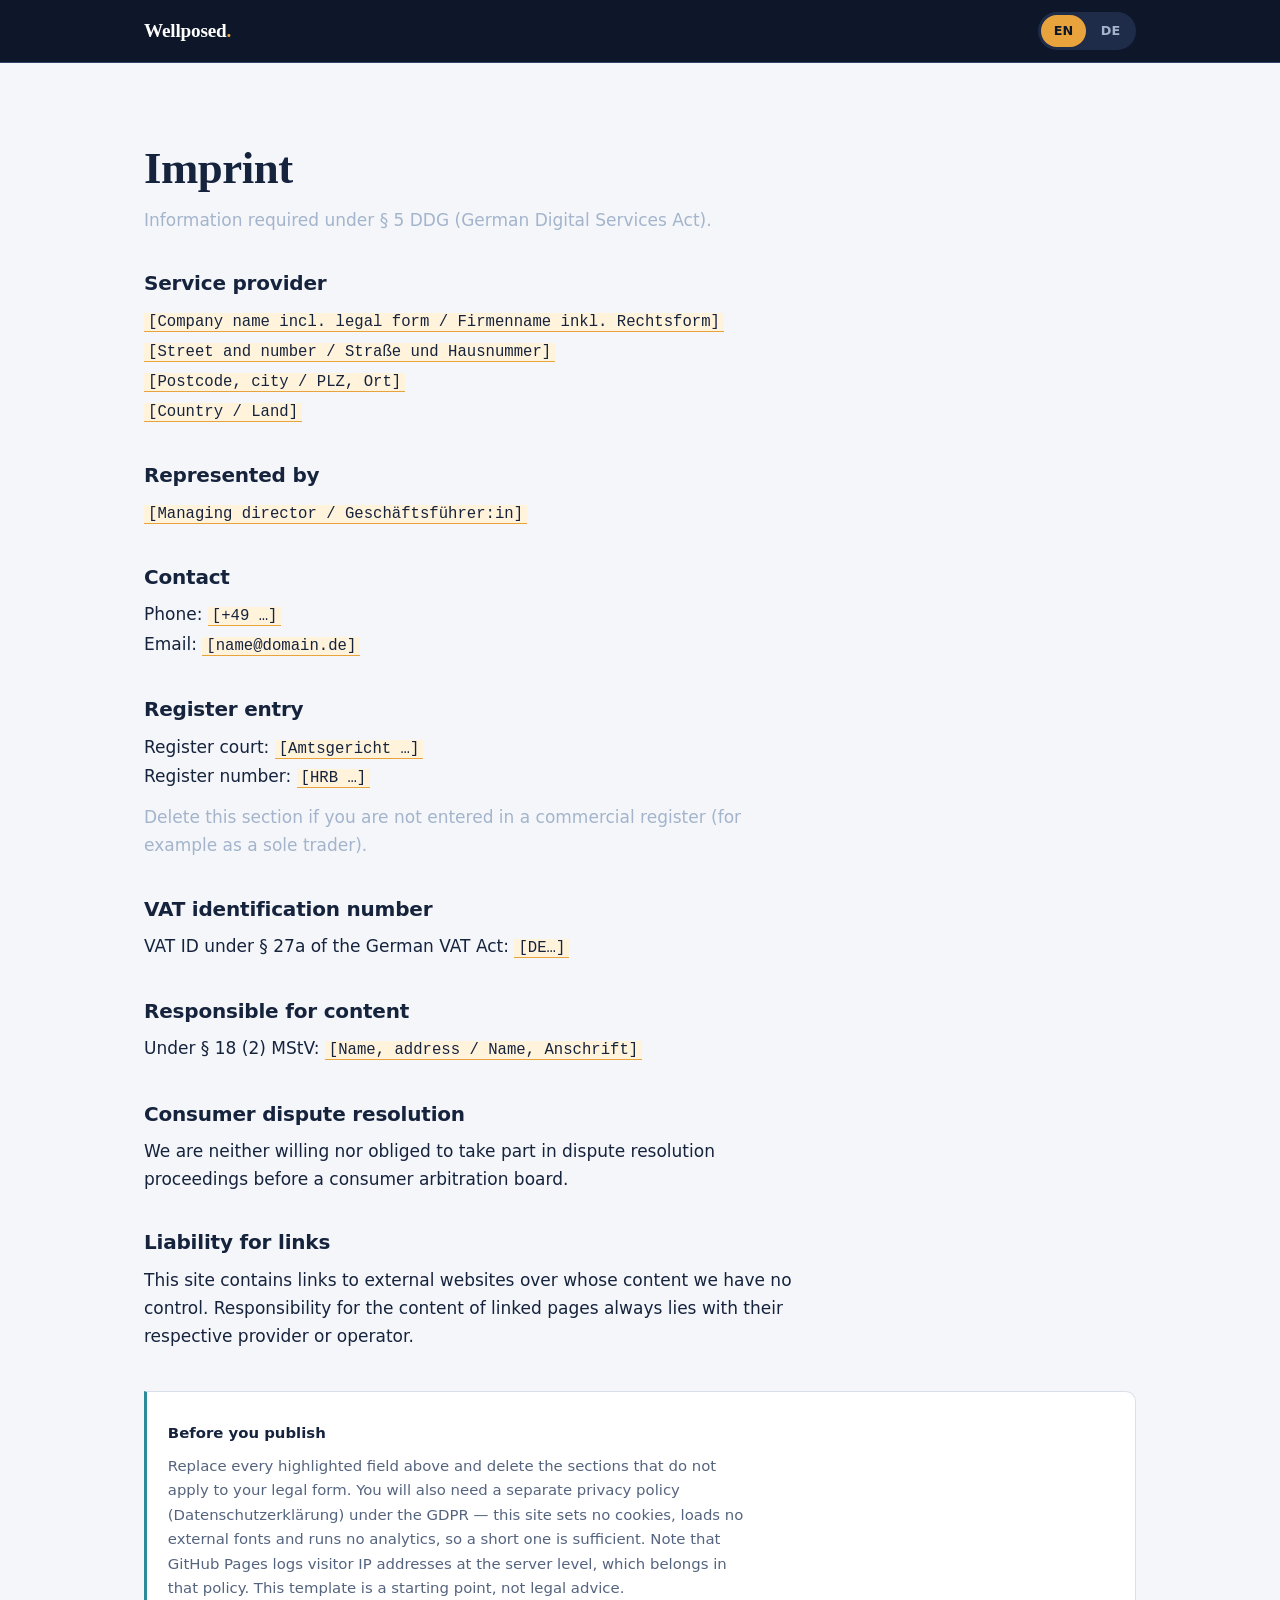
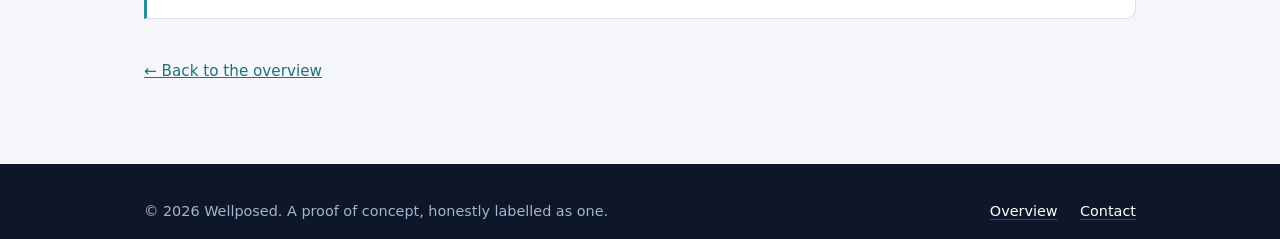
==== impressum.html @ 739fd88d "Add files via upload" ====
<!doctype html>
<html lang="en">
<head>
<meta charset="utf-8">
<meta name="viewport" content="width=device-width, initial-scale=1">
<title data-en="Imprint — Wellposed" data-de="Impressum — Wellposed">Imprint — Wellposed</title>
<meta name="robots" content="noindex">
<link rel="stylesheet" href="styles.css">
</head>
<body>

<a class="skip" href="#main" data-en="Skip to content" data-de="Zum Inhalt springen">Skip to content</a>

<header class="masthead">
  <div class="wrap">
    <a class="brand" href="index.html">Wellposed<span class="dot">.</span></a>
    <div class="langswitch" role="group" aria-label="Language / Sprache">
      <button type="button" data-lang="en" aria-pressed="true">EN</button>
      <button type="button" data-lang="de" aria-pressed="false">DE</button>
    </div>
  </div>
</header>

<main id="main" class="legal">
  <div class="wrap">

    <h1 data-en="Imprint" data-de="Impressum">Imprint</h1>
    <p class="dim" data-en="Information required under § 5 DDG (German Digital Services Act)."
       data-de="Angaben gemäß § 5 DDG (Digitale-Dienste-Gesetz).">Information required under § 5 DDG (German Digital Services Act).</p>

    <h2 data-en="Service provider" data-de="Diensteanbieter">Service provider</h2>
    <address>
      <span class="fill">[Company name incl. legal form / Firmenname inkl. Rechtsform]</span><br>
      <span class="fill">[Street and number / Straße und Hausnummer]</span><br>
      <span class="fill">[Postcode, city / PLZ, Ort]</span><br>
      <span class="fill">[Country / Land]</span>
    </address>

    <h2 data-en="Represented by" data-de="Vertreten durch">Represented by</h2>
    <p><span class="fill">[Managing director / Geschäftsführer:in]</span></p>

    <h2 data-en="Contact" data-de="Kontakt">Contact</h2>
    <p>
      <span data-en="Phone: " data-de="Telefon: ">Phone: </span><span class="fill">[+49 …]</span><br>
      <span data-en="Email: " data-de="E-Mail: ">Email: </span><span class="fill">[name@domain.de]</span>
    </p>

    <h2 data-en="Register entry" data-de="Registereintrag">Register entry</h2>
    <p>
      <span data-en="Register court: " data-de="Registergericht: ">Register court: </span><span class="fill">[Amtsgericht …]</span><br>
      <span data-en="Register number: " data-de="Registernummer: ">Register number: </span><span class="fill">[HRB …]</span>
    </p>
    <p class="dim" data-en="Delete this section if you are not entered in a commercial register (for example as a sole trader)."
       data-de="Diesen Abschnitt löschen, wenn kein Registereintrag besteht (etwa bei Einzelunternehmen).">Delete this section if you are not entered in a commercial register (for example as a sole trader).</p>

    <h2 data-en="VAT identification number" data-de="Umsatzsteuer-Identifikationsnummer">VAT identification number</h2>
    <p>
      <span data-en="VAT ID under § 27a of the German VAT Act: " data-de="USt-IdNr. gemäß § 27a Umsatzsteuergesetz: ">VAT ID under § 27a of the German VAT Act: </span><span class="fill">[DE…]</span>
    </p>

    <h2 data-en="Responsible for content" data-de="Inhaltlich verantwortlich">Responsible for content</h2>
    <p>
      <span data-en="Under § 18 (2) MStV: " data-de="Gemäß § 18 Abs. 2 MStV: ">Under § 18 (2) MStV: </span><span class="fill">[Name, address / Name, Anschrift]</span>
    </p>

    <h2 data-en="Consumer dispute resolution" data-de="Verbraucherstreitbeilegung">Consumer dispute resolution</h2>
    <p data-en="We are neither willing nor obliged to take part in dispute resolution proceedings before a consumer arbitration board."
       data-de="Wir sind nicht bereit und nicht verpflichtet, an Streitbeilegungsverfahren vor einer Verbraucherschlichtungsstelle teilzunehmen.">We are neither willing nor obliged to take part in dispute resolution proceedings before a consumer arbitration board.</p>

    <h2 data-en="Liability for links" data-de="Haftung für Links">Liability for links</h2>
    <p data-en="This site contains links to external websites over whose content we have no control. Responsibility for the content of linked pages always lies with their respective provider or operator."
       data-de="Diese Seite enthält Links zu externen Websites, auf deren Inhalte wir keinen Einfluss haben. Für die Inhalte verlinkter Seiten ist stets der jeweilige Anbieter oder Betreiber verantwortlich.">This site contains links to external websites over whose content we have no control. Responsibility for the content of linked pages always lies with their respective provider or operator.</p>

    <div class="hint">
      <p><b data-en="Before you publish" data-de="Vor der Veröffentlichung">Before you publish</b></p>
      <p style="margin-top:.5rem" data-en="Replace every highlighted field above and delete the sections that do not apply to your legal form. You will also need a separate privacy policy (Datenschutzerklärung) under the GDPR — this site sets no cookies, loads no external fonts and runs no analytics, so a short one is sufficient. Note that GitHub Pages logs visitor IP addresses at the server level, which belongs in that policy. This template is a starting point, not legal advice."
         data-de="Ersetzen Sie jedes hervorgehobene Feld oben und löschen Sie die Abschnitte, die für Ihre Rechtsform nicht gelten. Zusätzlich benötigen Sie eine eigene Datenschutzerklärung nach DSGVO — diese Seite setzt keine Cookies, lädt keine externen Schriften und nutzt kein Analytics, eine kurze Erklärung genügt daher. Beachten Sie, dass GitHub Pages serverseitig IP-Adressen protokolliert; das gehört in die Datenschutzerklärung. Diese Vorlage ist ein Ausgangspunkt, keine Rechtsberatung.">Replace every highlighted field above and delete the sections that do not apply to your legal form. You will also need a separate privacy policy (Datenschutzerklärung) under the GDPR — this site sets no cookies, loads no external fonts and runs no analytics, so a short one is sufficient. Note that GitHub Pages logs visitor IP addresses at the server level, which belongs in that policy. This template is a starting point, not legal advice.</p>
    </div>

    <a class="back" href="index.html" data-en="← Back to the overview" data-de="← Zurück zur Übersicht">← Back to the overview</a>

  </div>
</main>

<footer class="foot">
  <div class="wrap">
    <p data-en="© 2026 Wellposed. A proof of concept, honestly labelled as one."
       data-de="© 2026 Wellposed. Ein Proof of Concept — und als solcher benannt.">© 2026 Wellposed. A proof of concept, honestly labelled as one.</p>
    <nav>
      <a href="index.html" data-en="Overview" data-de="Übersicht">Overview</a>
      <a href="mailto:hello@example.com" data-en="Contact" data-de="Kontakt">Contact</a>
    </nav>
  </div>
</footer>

<script src="lang.js"></script>
</body>
</html>
---- styles.css ----
/* ------------------------------------------------------------------
   Wellposed — shared styles
   Self-contained: no external fonts, no CDN, no tracking.
   ------------------------------------------------------------------ */

:root {
  --ink:        #0E1729;
  --navy:       #16233D;
  --panel:      #1E2C4A;
  --line-dark:  #33456B;
  --paper:      #F4F6F9;
  --card:       #FFFFFF;
  --line-light: #D9E0EA;

  --teal:       #2E8B9A;
  --teal-deep:  #22707D;
  --amber:      #E8A33D;
  --amber-deep: #A96F12;

  --on-dark:        #FFFFFF;
  --on-dark-muted:  #A3B4CC;
  --on-light:       #16233D;
  --on-light-muted: #55647E;

  --serif: ui-serif, Georgia, "Iowan Old Style", "Palatino Linotype", serif;
  --sans:  system-ui, -apple-system, "Segoe UI", Roboto, "Helvetica Neue", Arial, sans-serif;
  --mono:  ui-monospace, SFMono-Regular, "SF Mono", Menlo, Consolas, monospace;

  --measure: 62ch;
  --gutter: clamp(1.25rem, 5vw, 4rem);
  --radius: 10px;
}

/* ---------- reset ---------- */
*, *::before, *::after { box-sizing: border-box; }
html { -webkit-text-size-adjust: 100%; scroll-behavior: smooth; }
@media (prefers-reduced-motion: reduce) {
  html { scroll-behavior: auto; }
  *, *::before, *::after { animation-duration: .01ms !important; animation-iteration-count: 1 !important; transition-duration: .01ms !important; }
}
body {
  margin: 0;
  font-family: var(--sans);
  font-size: 1.0625rem;
  line-height: 1.65;
  color: var(--on-light);
  background: var(--paper);
  -webkit-font-smoothing: antialiased;
}
img { max-width: 100%; display: block; }
a { color: inherit; }

/* ---------- a11y ---------- */
:focus-visible {
  outline: 3px solid var(--amber);
  outline-offset: 3px;
  border-radius: 3px;
}
.skip {
  position: absolute; left: -9999px; top: 0;
  background: var(--amber); color: var(--ink);
  padding: .7rem 1.1rem; font-weight: 600; z-index: 100;
  border-radius: 0 0 var(--radius) 0;
}
.skip:focus { left: 0; }
.vh {
  position: absolute; width: 1px; height: 1px;
  overflow: hidden; clip: rect(0 0 0 0); white-space: nowrap;
}

/* ---------- layout ---------- */
.wrap { width: min(1120px, 100%); margin-inline: auto; padding-inline: var(--gutter); }
.band { padding-block: clamp(3.5rem, 8vw, 6.5rem); }
.band--dark  { background: var(--navy); color: var(--on-dark); }
.band--deep  { background: var(--ink);  color: var(--on-dark); }
.band--light { background: var(--paper); color: var(--on-light); }

/* axis motif: a ruled baseline with ticks, echoing a plotted chart */
.band--dark + .band--light,
.band--deep + .band--light { border-top: 1px solid var(--line-light); }
.axis {
  height: 9px;
  background:
    linear-gradient(var(--line-dark), var(--line-dark)) left top / 100% 1px no-repeat,
    repeating-linear-gradient(90deg, var(--line-dark) 0 1px, transparent 1px 56px) left top / 100% 9px no-repeat;
  opacity: .55;
}

/* ---------- type ---------- */
h1, h2, h3 { font-family: var(--serif); font-weight: 600; margin: 0; line-height: 1.15; letter-spacing: -0.01em; }
h1 { font-size: clamp(2.1rem, 5.2vw, 3.5rem); white-space: pre-line; }
h2 { font-size: clamp(1.7rem, 3.6vw, 2.5rem); white-space: pre-line; }
h3 { font-size: 1.3rem; line-height: 1.25; }
p  { margin: 0; max-width: var(--measure); }
.lede { font-size: clamp(1.05rem, 1.7vw, 1.2rem); max-width: 68ch; }
.dim  { color: var(--on-dark-muted); }
.band--light .dim { color: var(--on-light-muted); }

/* ---------- header ---------- */
.masthead {
  position: sticky; top: 0; z-index: 20;
  background: var(--ink);
  border-bottom: 1px solid var(--line-dark);
  color: var(--on-dark);
}
.masthead .wrap {
  display: flex; align-items: center; justify-content: space-between;
  gap: 1rem; min-height: 62px;
}
.brand {
  font-family: var(--serif); font-size: 1.2rem; font-weight: 600;
  text-decoration: none; letter-spacing: -0.01em;
}
.brand .dot { color: var(--amber); }

.langswitch { display: flex; gap: 2px; background: var(--panel); border-radius: 999px; padding: 3px; }
.langswitch button {
  font: inherit; font-size: .8rem; font-weight: 600;
  border: 0; background: transparent; color: var(--on-dark-muted);
  padding: .35rem .8rem; border-radius: 999px; cursor: pointer;
}
.langswitch button[aria-pressed="true"] { background: var(--amber); color: var(--ink); }
.langswitch button:hover:not([aria-pressed="true"]) { color: var(--on-dark); }

/* ---------- hero ---------- */
.hero h1 { max-width: 48ch; }
.hero .lede { margin-top: 1.4rem; color: var(--on-dark-muted); }

/* the loop, compressed: four beats on one line, then back to the start */
.loopstrip {
  list-style: none; margin: clamp(1.8rem, 3.5vw, 2.6rem) 0 0; padding: 0;
  display: flex; flex-wrap: wrap; align-items: center; gap: .5rem .2rem;
  counter-reset: beat;
}
.loopstrip li {
  counter-increment: beat;
  display: flex; align-items: center; gap: .55rem;
  font-size: .95rem; color: var(--on-dark);
  background: var(--ink); border: 1px solid var(--line-dark);
  border-radius: 999px; padding: .45rem .95rem .45rem .55rem;
}
.loopstrip li::before {
  content: counter(beat);
  display: grid; place-items: center; flex: none;
  width: 21px; height: 21px; border-radius: 50%;
  background: var(--teal); color: #fff;
  font-family: var(--mono); font-size: .72rem; font-weight: 700;
}
.loopstrip li.last { border-color: var(--amber); }
.loopstrip li.last::before { background: var(--amber); color: var(--ink); }
.loopstrip li:not(:last-child)::after {
  content: "\203A"; margin-left: .45rem; margin-right: .1rem;
  color: #55688F; font-size: 1.05rem; line-height: 1;
}
@media (max-width: 560px) {
  .loopstrip { flex-direction: column; align-items: stretch; }
  .loopstrip li:not(:last-child)::after { display: none; }
}

.loop-return {
  max-width: none;
  margin-top: .8rem;
  display: flex; align-items: center; justify-content: flex-end; gap: .55rem;
  color: var(--amber); font-size: .9rem; font-style: italic;
}
.loop-return svg { flex: none; overflow: visible; }
.loop-return path { stroke: var(--amber); stroke-width: 1.6; fill: none; stroke-linecap: round; }
@media (prefers-reduced-motion: no-preference) {
  .loop-return path { stroke-dasharray: 60; stroke-dashoffset: 60; animation: draw .9s ease-out .5s forwards; }
}
@keyframes draw { to { stroke-dashoffset: 0; } }

.insight {
  margin-top: clamp(1.6rem, 3vw, 2.2rem);
  border-left: 3px solid var(--amber);
  padding: 1.1rem 0 1.1rem 1.4rem;
  max-width: 76ch;
  font-size: clamp(1rem, 1.6vw, 1.15rem);
}
.insight b { font-weight: 700; }
.insight span { color: var(--on-dark-muted); }

/* ---------- capability rows (screenshots) ---------- */
.rows { display: grid; gap: clamp(3rem, 7vw, 5.5rem); margin-top: clamp(2.5rem, 5vw, 3.5rem); }
.row { display: grid; gap: clamp(1.5rem, 4vw, 3rem); align-items: center; grid-template-columns: 0.85fr 1.15fr; }
@media (max-width: 800px) { .row { grid-template-columns: 1fr; } }
@media (min-width: 801px) {
  .row--flip .row-text { order: 2; }
  .row--flip .shot     { order: 1; }
}
.row-text h3 { font-size: clamp(1.4rem, 2.4vw, 1.85rem); font-family: var(--serif); }
.row-text .kicker {
  font-family: var(--mono); font-size: .78rem; color: var(--teal-deep);
  letter-spacing: .02em; margin-bottom: .5rem;
}
.row-text p { margin-top: .8rem; color: var(--on-light-muted); }

.shot { margin: 0; }
.shot img {
  width: 100%; border-radius: var(--radius);
  border: 1px solid var(--line-light);
  box-shadow: 0 14px 34px -18px rgba(22,35,61,.45);
}
.shot-ph { display: none; }
.shot.is-empty img { display: none; }
.shot.is-empty .shot-ph {
  display: grid; place-content: center; gap: .5rem; text-align: center;
  aspect-ratio: 16 / 10;
  border: 2px dashed #B9C5D4; border-radius: var(--radius);
  background: repeating-linear-gradient(135deg, #EDF1F6 0 12px, #E7ECF3 12px 24px);
  padding: 1.5rem; color: var(--on-light-muted);
}
.shot.is-empty .shot-ph strong { font-size: 1rem; color: var(--on-light); }
.shot.is-empty .shot-ph code { font-family: var(--mono); font-size: .8rem; color: var(--teal-deep); }

/* ---------- stages ---------- */
.stage-grid { display: grid; grid-template-columns: 1.35fr 1fr; gap: clamp(2rem, 5vw, 4rem); margin-top: clamp(2.2rem, 4vw, 3rem); align-items: start; }
@media (max-width: 900px) { .stage-grid { grid-template-columns: 1fr; } }

.stages { list-style: none; margin: 0; padding: 0; display: grid; gap: 1.5rem; }
.stage { display: grid; grid-template-columns: 34px 1fr; gap: 1rem; position: relative; }
.stage:not(:last-child)::before {
  content: ""; position: absolute; left: 16px; top: 36px; bottom: -1.5rem;
  width: 1px; background: var(--line-dark);
}
.stage .marker {
  display: grid; place-items: center; width: 34px; height: 30px;
  border: 1px solid var(--line-dark); border-radius: 5px;
  background: var(--panel); color: var(--on-dark-muted);
  font-family: var(--mono); font-size: .8rem; font-weight: 700;
}
.stage--now .marker { background: var(--amber); border-color: var(--amber); color: var(--ink); }
.stage h3 { font-family: var(--sans); font-size: 1.05rem; font-weight: 700; }
.stage--now h3 { color: var(--amber); }
.stage .here {
  font-family: var(--mono); font-size: .72rem; font-weight: 700;
  border: 1px solid var(--amber); border-radius: 999px;
  padding: .1rem .5rem; margin-left: .5rem; white-space: nowrap;
}
.stage p { font-size: .92rem; color: var(--on-dark-muted); margin-top: .3rem; }

.boundary {
  margin-top: clamp(2rem, 4vw, 2.8rem);
  background: var(--panel); border: 1px solid var(--line-dark);
  border-radius: var(--radius); padding: 1.25rem 1.4rem;
  max-width: 78ch;
}
.boundary b { color: var(--amber); }
.boundary span { color: var(--on-dark-muted); }

.offer {
  background: var(--panel);
  border: 1px solid var(--teal);
  border-radius: var(--radius);
  padding: clamp(1.4rem, 3vw, 2rem);
}
.offer h3 { font-family: var(--serif); font-size: 1.35rem; }
.offer ul { list-style: none; margin: 1.2rem 0 0; padding: 0; display: grid; gap: 1.05rem; }
.offer li { display: grid; grid-template-columns: 12px 1fr; gap: .8rem; }
.offer li::before { content: ""; width: 11px; height: 11px; border-radius: 50%; background: var(--teal); margin-top: .45rem; }
.offer li b { display: block; font-size: .98rem; }
.offer li span { font-size: .88rem; color: var(--on-dark-muted); }
.offer .note {
  margin-top: 1.4rem; padding-top: 1.1rem; border-top: 1px solid var(--line-dark);
  color: var(--amber); font-style: italic; font-size: .92rem;
}
.offer .cta {
  display: inline-block; margin-top: 1.3rem;
  background: var(--amber); color: var(--ink);
  text-decoration: none; font-weight: 700; font-size: .95rem;
  padding: .7rem 1.3rem; border-radius: 6px;
}
.offer .cta:hover { background: #F0B257; }

/* ---------- legal page ---------- */
.legal { padding-block: clamp(3rem, 7vw, 5rem); }
.legal h1 { font-size: clamp(1.9rem, 4vw, 2.8rem); }
.legal h2 { font-size: 1.25rem; font-family: var(--sans); font-weight: 700; margin-top: 2.4rem; }
.legal p, .legal address { margin-top: .7rem; font-style: normal; max-width: var(--measure); }
.legal .fill {
  background: #FFF3DC; border-bottom: 1px solid var(--amber);
  padding: 0 .25rem; font-family: var(--mono); font-size: .92em;
}
.legal .hint {
  margin-top: 2.6rem; background: var(--card);
  border: 1px solid var(--line-light); border-left: 3px solid var(--teal);
  border-radius: 0 var(--radius) var(--radius) 0;
  padding: 1.1rem 1.3rem; font-size: .93rem; color: var(--on-light-muted);
}
.legal .hint b { color: var(--on-light); }
.back { display: inline-block; margin-top: 2.5rem; font-size: .95rem; color: var(--teal-deep); }

/* ---------- footer ---------- */
.foot { background: var(--ink); color: var(--on-dark-muted); padding-block: 2.2rem; font-size: .9rem; }
.foot .wrap { display: flex; flex-wrap: wrap; gap: .6rem 1.6rem; align-items: center; justify-content: space-between; }
.foot a { color: var(--on-dark); text-decoration-color: var(--line-dark); text-underline-offset: 3px; }
.foot a:hover { text-decoration-color: var(--amber); }
.foot nav { display: flex; gap: 1.4rem; flex-wrap: wrap; }
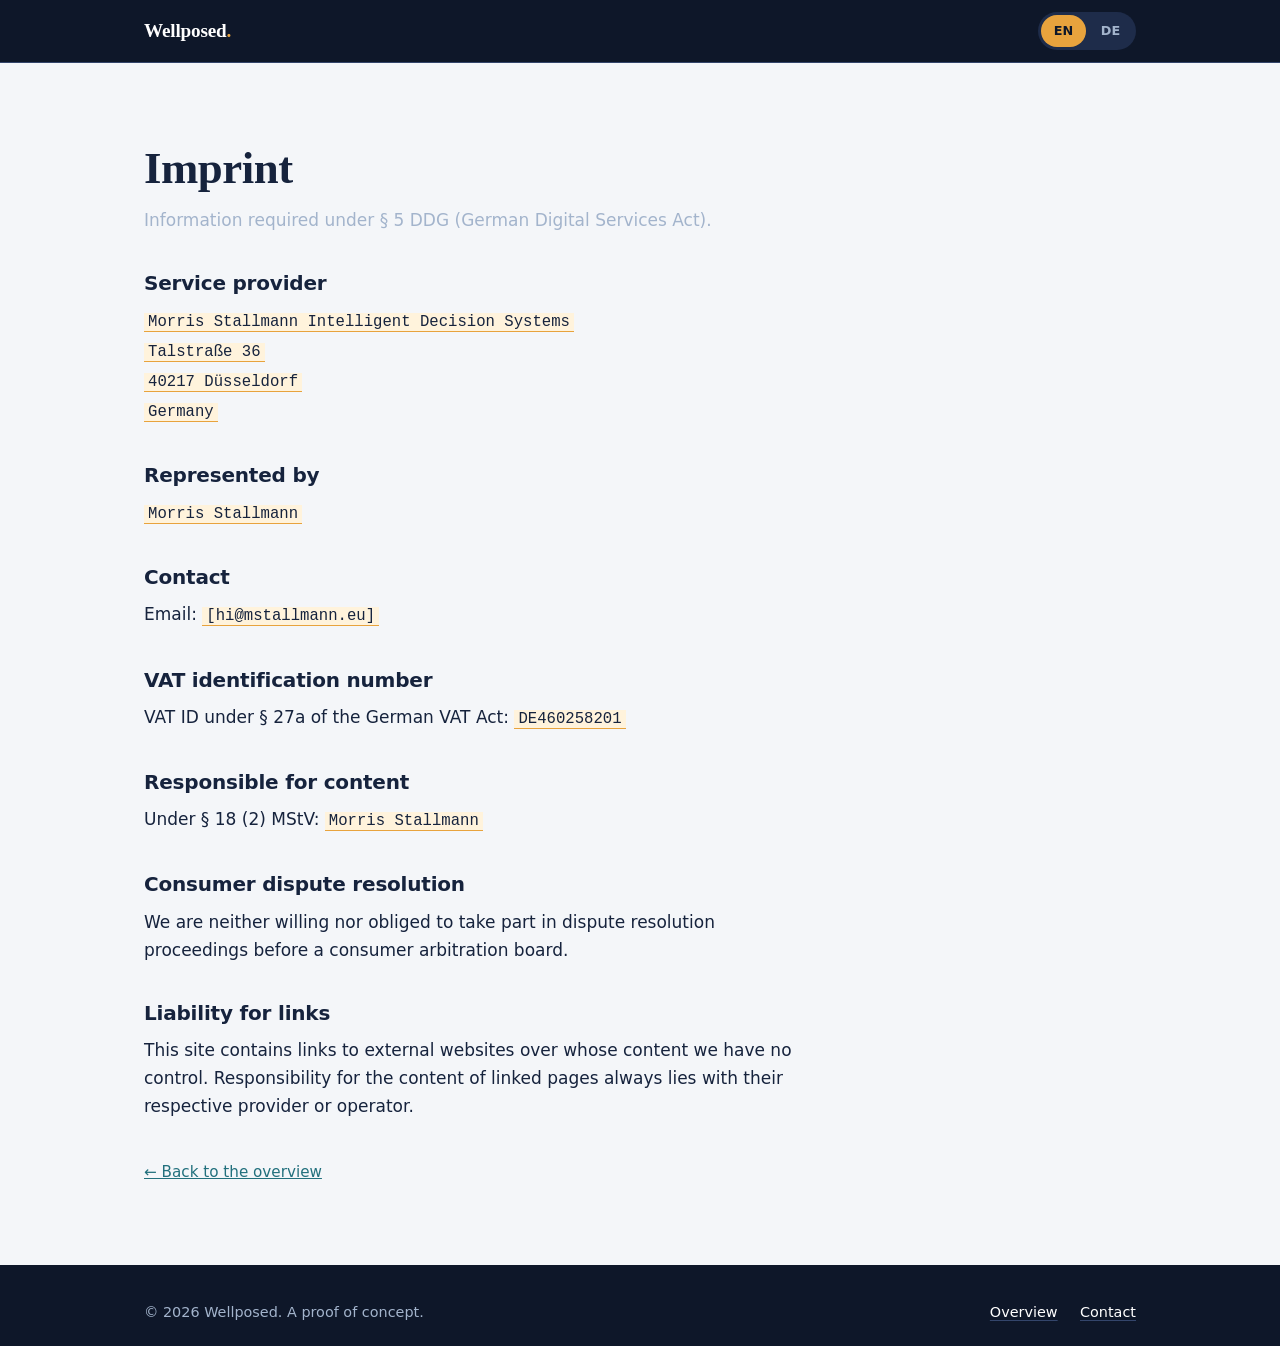
==== commit 68b44b6f: "Update company information in impressum.html" ====
--- a/impressum.html
+++ b/impressum.html
@@ -30,37 +30,28 @@
 
     <h2 data-en="Service provider" data-de="Diensteanbieter">Service provider</h2>
     <address>
-      <span class="fill">[Company name incl. legal form / Firmenname inkl. Rechtsform]</span><br>
-      <span class="fill">[Street and number / Straße und Hausnummer]</span><br>
-      <span class="fill">[Postcode, city / PLZ, Ort]</span><br>
-      <span class="fill">[Country / Land]</span>
+      <span class="fill">Morris Stallmann Intelligent Decision Systems</span><br>
+      <span class="fill">Talstraße 36</span><br>
+      <span class="fill">40217 Düsseldorf</span><br>
+      <span class="fill">Germany</span>
     </address>
 
     <h2 data-en="Represented by" data-de="Vertreten durch">Represented by</h2>
-    <p><span class="fill">[Managing director / Geschäftsführer:in]</span></p>
+    <p><span class="fill">Morris Stallmann</span></p>
 
     <h2 data-en="Contact" data-de="Kontakt">Contact</h2>
     <p>
-      <span data-en="Phone: " data-de="Telefon: ">Phone: </span><span class="fill">[+49 …]</span><br>
-      <span data-en="Email: " data-de="E-Mail: ">Email: </span><span class="fill">[name@domain.de]</span>
+      <span data-en="Email: " data-de="E-Mail: ">Email: </span><span class="fill">[hi@mstallmann.eu]</span>
     </p>
-
-    <h2 data-en="Register entry" data-de="Registereintrag">Register entry</h2>
-    <p>
-      <span data-en="Register court: " data-de="Registergericht: ">Register court: </span><span class="fill">[Amtsgericht …]</span><br>
-      <span data-en="Register number: " data-de="Registernummer: ">Register number: </span><span class="fill">[HRB …]</span>
-    </p>
-    <p class="dim" data-en="Delete this section if you are not entered in a commercial register (for example as a sole trader)."
-       data-de="Diesen Abschnitt löschen, wenn kein Registereintrag besteht (etwa bei Einzelunternehmen).">Delete this section if you are not entered in a commercial register (for example as a sole trader).</p>
 
     <h2 data-en="VAT identification number" data-de="Umsatzsteuer-Identifikationsnummer">VAT identification number</h2>
     <p>
-      <span data-en="VAT ID under § 27a of the German VAT Act: " data-de="USt-IdNr. gemäß § 27a Umsatzsteuergesetz: ">VAT ID under § 27a of the German VAT Act: </span><span class="fill">[DE…]</span>
+      <span data-en="VAT ID under § 27a of the German VAT Act: " data-de="USt-IdNr. gemäß § 27a Umsatzsteuergesetz: ">VAT ID under § 27a of the German VAT Act: </span><span class="fill">DE460258201</span>
     </p>
 
     <h2 data-en="Responsible for content" data-de="Inhaltlich verantwortlich">Responsible for content</h2>
     <p>
-      <span data-en="Under § 18 (2) MStV: " data-de="Gemäß § 18 Abs. 2 MStV: ">Under § 18 (2) MStV: </span><span class="fill">[Name, address / Name, Anschrift]</span>
+      <span data-en="Under § 18 (2) MStV: " data-de="Gemäß § 18 Abs. 2 MStV: ">Under § 18 (2) MStV: </span><span class="fill">Morris Stallmann</span>
     </p>
 
     <h2 data-en="Consumer dispute resolution" data-de="Verbraucherstreitbeilegung">Consumer dispute resolution</h2>
@@ -71,12 +62,6 @@
     <p data-en="This site contains links to external websites over whose content we have no control. Responsibility for the content of linked pages always lies with their respective provider or operator."
        data-de="Diese Seite enthält Links zu externen Websites, auf deren Inhalte wir keinen Einfluss haben. Für die Inhalte verlinkter Seiten ist stets der jeweilige Anbieter oder Betreiber verantwortlich.">This site contains links to external websites over whose content we have no control. Responsibility for the content of linked pages always lies with their respective provider or operator.</p>
 
-    <div class="hint">
-      <p><b data-en="Before you publish" data-de="Vor der Veröffentlichung">Before you publish</b></p>
-      <p style="margin-top:.5rem" data-en="Replace every highlighted field above and delete the sections that do not apply to your legal form. You will also need a separate privacy policy (Datenschutzerklärung) under the GDPR — this site sets no cookies, loads no external fonts and runs no analytics, so a short one is sufficient. Note that GitHub Pages logs visitor IP addresses at the server level, which belongs in that policy. This template is a starting point, not legal advice."
-         data-de="Ersetzen Sie jedes hervorgehobene Feld oben und löschen Sie die Abschnitte, die für Ihre Rechtsform nicht gelten. Zusätzlich benötigen Sie eine eigene Datenschutzerklärung nach DSGVO — diese Seite setzt keine Cookies, lädt keine externen Schriften und nutzt kein Analytics, eine kurze Erklärung genügt daher. Beachten Sie, dass GitHub Pages serverseitig IP-Adressen protokolliert; das gehört in die Datenschutzerklärung. Diese Vorlage ist ein Ausgangspunkt, keine Rechtsberatung.">Replace every highlighted field above and delete the sections that do not apply to your legal form. You will also need a separate privacy policy (Datenschutzerklärung) under the GDPR — this site sets no cookies, loads no external fonts and runs no analytics, so a short one is sufficient. Note that GitHub Pages logs visitor IP addresses at the server level, which belongs in that policy. This template is a starting point, not legal advice.</p>
-    </div>
-
     <a class="back" href="index.html" data-en="← Back to the overview" data-de="← Zurück zur Übersicht">← Back to the overview</a>
 
   </div>
@@ -84,11 +69,11 @@
 
 <footer class="foot">
   <div class="wrap">
-    <p data-en="© 2026 Wellposed. A proof of concept, honestly labelled as one."
-       data-de="© 2026 Wellposed. Ein Proof of Concept — und als solcher benannt.">© 2026 Wellposed. A proof of concept, honestly labelled as one.</p>
+    <p data-en="© 2026 Wellposed. A proof of concept."
+       data-de="© 2026 Wellposed. Ein Proof of Concept.">© 2026 Wellposed. A proof of concept, honestly labelled as one.</p>
     <nav>
       <a href="index.html" data-en="Overview" data-de="Übersicht">Overview</a>
-      <a href="mailto:hello@example.com" data-en="Contact" data-de="Kontakt">Contact</a>
+      <a href="mailto:hi@mstallmann.eu" data-en="Contact" data-de="Kontakt">Contact</a>
     </nav>
   </div>
 </footer>
